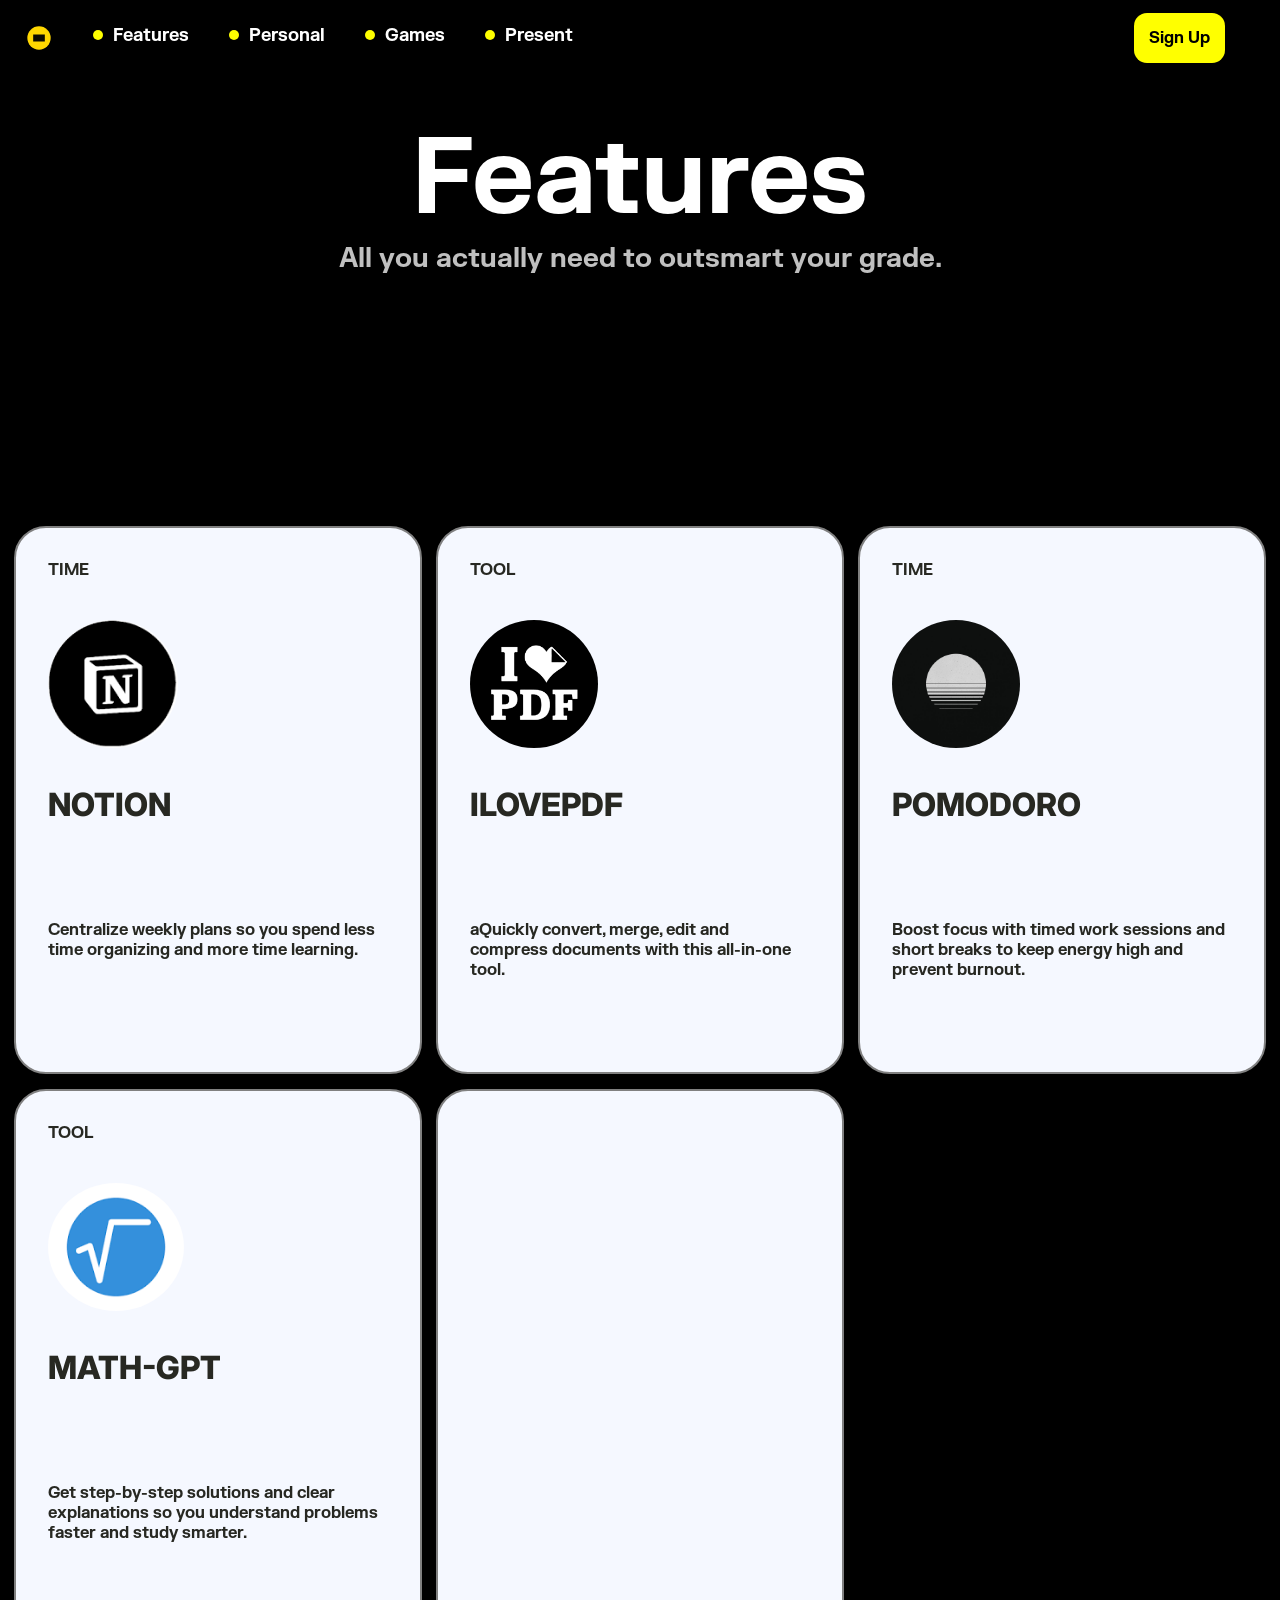
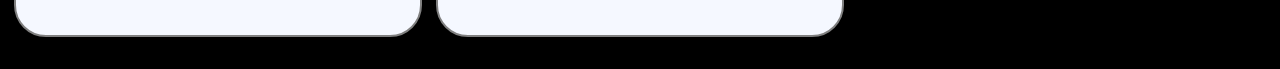
==== features.html @ 78c71900 "Junior's 04-commit" ====
<!DOCTYPE html>
<html lang="en">
<head>
    <meta charset="UTF-8">
    <meta name="viewport" content="width=device-width, initial-scale=1.0">
    <!-- <link rel="stylesheet" href="features.css"> -->
    <link rel="stylesheet" href="styles.css">
        <link rel="preconnect" href="https://fonts.googleapis.com">
    <link rel="preconnect" href="https://fonts.gstatic.com" crossorigin>
    <link href="https://fonts.googleapis.com/css2?family=Inter:ital,opsz,wght@0,14..32,100..900;1,14..32,100..900&display=swap" rel="stylesheet">
    <title>Features</title>
</head>
<body>
    <nav class="navbar">
        <div class="logo">Sign Up</div>
        <div class="menu">
            <div class="logo-left" aria-hidden="true">
                <svg viewBox="0 0 24 24" xmlns="http://www.w3.org/2000/svg" role="img" aria-label="Logo">
                    <circle cx="12" cy="12" r="10" fill="#FFD700" />
                    <path d="M7 9h10v6H7z" fill="#000" opacity="0.95" />
                </svg>
            </div>
        
            <div><a href="features.html">Features</a></div>
            <div><a href="personal.html">Personal</a></div>
            <div><a href="games.html">Games</a></div>
            <div><a href="#">Present</a></div>
            
        </div>
        
    </nav>
    <main>
        <div class="features-top">
            <h3 class="features-hl">Features</h3>
            <p class="features-ptext"> All you actually need to outsmart your grade. </p>
        </div>
        <div class="features-main">
            <div class="features-card">
                <div class="line-1">TIME</div>
                <a class="line-2" href="https://slow-bead-8c4.notion.site/Agenda-hebdomadaire-2c7d4fdb746a80a18d4ce29fe0c6a60b?pvs=143" target="_blank"><img src="./img/notion-rounded-logo.png" alt="notion"></a>
                <div class="line-3"><a href="https://slow-bead-8c4.notion.site/Agenda-hebdomadaire-2c7d4fdb746a80a18d4ce29fe0c6a60b?pvs=143" target="_blank">NOTION</a></div>
                <div class="line-4">Centralize weekly plans so you spend less time organizing and more time learning.</div>
            </div>
            <div class="features-card">
                <div class="line-1">TOOL</div>
                <a class="line-2" href="https://www.ilovepdf.com/" target="_blank"><img src="./img/ilovepdf-logo.png" alt="notion"></a>
                <div class="line-3"><a href="https://www.ilovepdf.com/" target="_blank">ILOVEPDF</a></div>
                <div class="line-4">aQuickly convert, merge, edit and compress documents with this all-in-one tool.</div>
            </div>
            <div class="features-card">
                <div class="line-1">TIME</div>
                <a class="line-2" href="https://pomofocus.io/" target="_blank"><img src="./img/pomodoro-logo.jpeg" alt=""></a>
                <div class="line-3"><a href="https://pomofocus.io/" target="_blank">POMODORO</a></div>
                <div class="line-4">Boost focus with timed work sessions and short breaks to keep energy high and prevent burnout.</div>
            </div>
            <div class="features-card">
                <div class="line-1">TOOL</div>
                <a class="line-2" href="https://math-gpt.org/" target="_blank"><img src="img/math-gpt-logo.png" alt=""></a>
                <div class="line-3"><a href="https://math-gpt.org/" target="_blank">MATH-GPT</a></div>
                <div class="line-4">Get step-by-step solutions and clear explanations so you understand problems faster and study smarter.</div>
            </div>
            <div class="features-card">
                <div class="line-1"></div>
                <div class="line-2"></div>
                <div class="line-3"></div>
                <div class="Line-4"></div>
            </div>
        </div>
    </main>
</body>

</html>
---- styles.css ----
body {
    margin: 0;
    background-color: black;
    font-family: 'FK Grotesk', sans-serif;
    padding-top: 5rem;
    padding-bottom: 2rem;
}

.navbar {
    background-color: black;
    color: white;
    height: 4.69rem;
    width: 100%;
    position: fixed;
    top: 0;
    display: flex;
    flex-direction: row-reverse;
    align-items: center;
    justify-content: space-between;
    padding: 0 25px;
    box-sizing: border-box;
    border-bottom-left-radius: 1.2rem;
    border-bottom-right-radius: 1.2rem;
    transition: transform 0.1s ease-in-out; 
    z-index: 1000;
}

.navbar.navbar-hidden {
    transform: translateY(-100%);
    box-shadow: none;
}

.menu {
    list-style: none;
    display: flex;
    gap: 40px;
}

.menu a {
    color: white;
    text-decoration: none;
    font-size: 1.1rem;
    font-family: 'FK Grotesk', sans-serif;
    display: flex;
    align-items: center;
    gap: 10px;
}

.menu a:hover{
    color: grey;
}

.menu a::before {
    content: '';
    width: 10px;
    height: 10px;
    background-color: yellow;
    border-radius: 50%;
}

.logo-left {
    display: flex;
    align-items: center;
    justify-content: center;
    margin-right: auto;
    background: none;
    padding: 0;
}

.logo-left svg {
    width: 28px;
    height: 28px;
    display: block;
}

.logo {
    background-color: yellow;
    padding: 15px;
    border-radius: 13px;
    margin-right: 30px;
    color: black;
}

.hero-section {
    display:flex;
    flex-direction: column;
    height: 32rem;
    background-color: #F4F8FF;
    border-radius: 3rem;
    margin-left: 0.9rem;
    margin-right: 0.9rem;
    padding-bottom: 5rem;
}

.h01 {
    transform: scaleY(1.25);
    font-size:120px ;
    font-weight:400;
    text-align: center;
    /* font-family: 'Mageline'; */
    margin-bottom: -0.5rem;
    letter-spacing: -0.04em;

}

.h01-bottom {
    color: rgb(59, 59, 59);
    text-align: center;
    font-size: 32px;
    font-family: 'InstrumentSerif';
}

/* --- BOUTONS --- */
.repeat {
    margin-top: 3rem;
    position: relative;
    height: 50px;
    padding: 0 30px;
    align-self:center;
    width: 155px;
    border: 2px solid #000;
    background: #e8e8e8;
    user-select: none;
    white-space: nowrap;
    transition: all .05s linear;
    font-family: inherit;
    cursor: pointer;
}

.repeat:before, .repeat:after {
    content: "";
    position: absolute;
    background: #e8e8e8;
    transition: all .2s linear;
}
.repeat:before {
    width: calc(100% + 6px);
    height: calc(100% - 16px);
    top: 8px;
    left: -3px;
}

.repeat:after {
    width: calc(100% - 16px);
    height: calc(100% + 6px);
    top: -3px;
    left: 8px;
}

button:hover {
    cursor:pointer;
}

button:active {
    transform: scale(0.95);
}

.repeat:hover:before {
    height: calc(100% - 32px);
    top: 16px;
}

.repeat:hover:after {
    width: calc(100% - 32px);
    left: 16px;
}

.repeat span {
    color: #000;
    font-size: 15px;
    font-weight: 600;
    z-index: 3;
    position: relative;
}

.quote-01 {
    display: flex;
    color: black;
    flex-direction: column;
    background-color: yellow;
    border-radius: 3rem;
    height: 25rem;
    text-wrap:unset;
    margin-top: 1rem;
    margin-left: 0.9rem;
    margin-right: 0.9rem;   
    text-wrap: wrap;
    text-align: center;
    justify-content: center;
    line-height: 1.3;
    font-size: 4em;
    font-family: 'InstrumentSerif', serif;
}

.Locked-in{
    margin-top: 9rem;
    margin-bottom: 9rem;
    color: white;
    font-size: 6.3rem;
    text-align: center;
    letter-spacing: -0.01em;
}



.highlights{
    display: grid;
    grid-template-columns: 1fr 1fr;
    gap: 1rem;
    padding: 1rem;
}


.first-01, .second-01, .first-02, .second-02 {
    height: 39rem;
    border-radius: 2rem;
    overflow: hidden; 
    display: flex; 
    flex-direction: column;
    justify-content:flex-start;
}


.first-01 {
    background-color: #F4F8FF;
    padding-top: 1rem;
    padding-left: 3.25rem;
    padding-right: 3.25rem;
    padding-bottom: 3.25rem;
    box-sizing: border-box; 
}


.second-01 {
    background-color: #04361f;
    align-items: center;
    justify-content: center;
}


.first-02 {
    background-color: #200668;
    align-items: center;
    justify-content: center;
}


.second-02 {
    background-color: #F4F8FF;
    padding-top: 1rem;
    padding-left: 3.25rem;
    padding-right: 3.25rem;
    padding-bottom: 3.25rem;
    box-sizing: border-box;
}



.card-content h3 {
    font-family: 'FK Grotesk', sans-serif;
    font-size: 4.7rem;
    font-weight: 700;
    line-height: 1.1;
    margin-top: 2rem;
    color: black;
    text-wrap: wrap;
 
}

.card-content p {
    font-size: 1.2rem;
    line-height: 1.5;
    color:rgb(78, 78, 78);
    margin-top: 12rem;
    margin-bottom: 2rem;
    max-width: 95%;
    justify-content: center;
}

.card-content button {
    align-self: center;
    margin-top: 0;
}

.self-better {
    font-size: medium;
    display: flex;
    flex-direction: column;
    padding: 2rem;
    background-color: yellow;
    font-size: 2.5rem;
    line-height: 1.5;
    color:black;
    border-radius: 2rem;
    font-family: 'InstrumentSerif';
    margin: 1.3rem;
    margin-top: 0;
    justify-content: center;
}

.personal-button {
    width: 12rem;
    height: auto;
    justify-self: center;
    padding: 1rem;
    vertical-align: middle;
    margin-top: 3rem;
    align-self: center;
    border-radius: 2rem;
    color: white;
    font-size: medium;
    font-weight: bold;
    background-color: #000;
    border: none;
    font-family: 'FK Grotesk';
    
}

.footer{
    display: flex;
    margin-left: 0.9rem;
    margin-right: 0.9rem;
    border-radius: 2rem;
    background-color: #F4F8FF;
    height: 60rem;
    margin-bottom: 1.3rem;

}
/* Features page style section */

.features-hl {
    padding: 0;
    margin-top: 2rem;
    font-size: 6.6rem;
    justify-content: center;
    align-self: center;
    color: white;

}

.features-top{
    padding: 0;
    display: flex;
    flex-direction: column;
    align-items: center;
    justify-content: center;
    align-content: center;
    margin-bottom: 0;
}

.features-ptext {
    margin-top: -7rem;
    color: rgba(255, 255, 255, 0.753);
    font-size: 1.68rem;
    font-weight:lighter;
}

.features-main {
    margin-top: 14rem;
    display: grid;
    grid-template-columns: repeat(3, 1fr);
    margin-left: 0.9rem;
    border-radius: 2rem;
    margin-right: 0.9rem;
    gap: 0.9rem;
    padding: 0;
}

.features-card {
    display: flex;
    flex-direction: column;
    border-radius: 2rem;
    height: 30rem ;
    border: solid grey 2px;
    background-color: #F5F8FF;
    padding: 2rem;

}

.features-card .line-1 {
    color: #272822;
    margin-bottom: 2.5rem;

}

.features-card .line-2{
    margin-bottom: 2rem;
}

.line-2 img {
    border-radius: 50%;
    height: 8rem;
}

.line-3 a {
    font-family: 'Inter';
    font-size: 2rem;
    font-weight: 800;
    color: #272822;
    text-decoration: none;
}

.line-4 {
    color: #272822;
    margin-top: 6rem;
    /* font-si
    ze: larger; */
}

.games-hl{
    padding: 0;
    margin-top: 2rem;
    font-size: 6.6rem;
    justify-content: center;
    align-self: center;
    color: white;
    /* transform: scaleX(1.2); */
    /* font-family: 'InstrumentSerif'; */
}

.games-top {
        padding: 0;
    display: flex;
    flex-direction: column;
    align-items: center;
    justify-content: center;
    align-content: center;
    margin-bottom: 0;
}


@media (max-width: 1024px) {
    .highlights {
        grid-template-columns: 1fr;
    }
    .first-01, .second-01, .first-02, .second-02 {
        justify-content: center;
        align-items: center;
        height: auto;
        align-content: center;
        min-height: 35rem;
    }
}

@font-face {
    font-family: 'FK Grotesk';
    src: url(./Fonts/FKGrotesk-Bold.woff2);
}

@font-face {
    font-family: 'InstrumentSerif';
    src: url(./Fonts/InstrumentSerif-Regular.ttf);
}

@font-face {
    font-family: 'Mageline';
    src: url(./Fonts/mageline.otf);
}
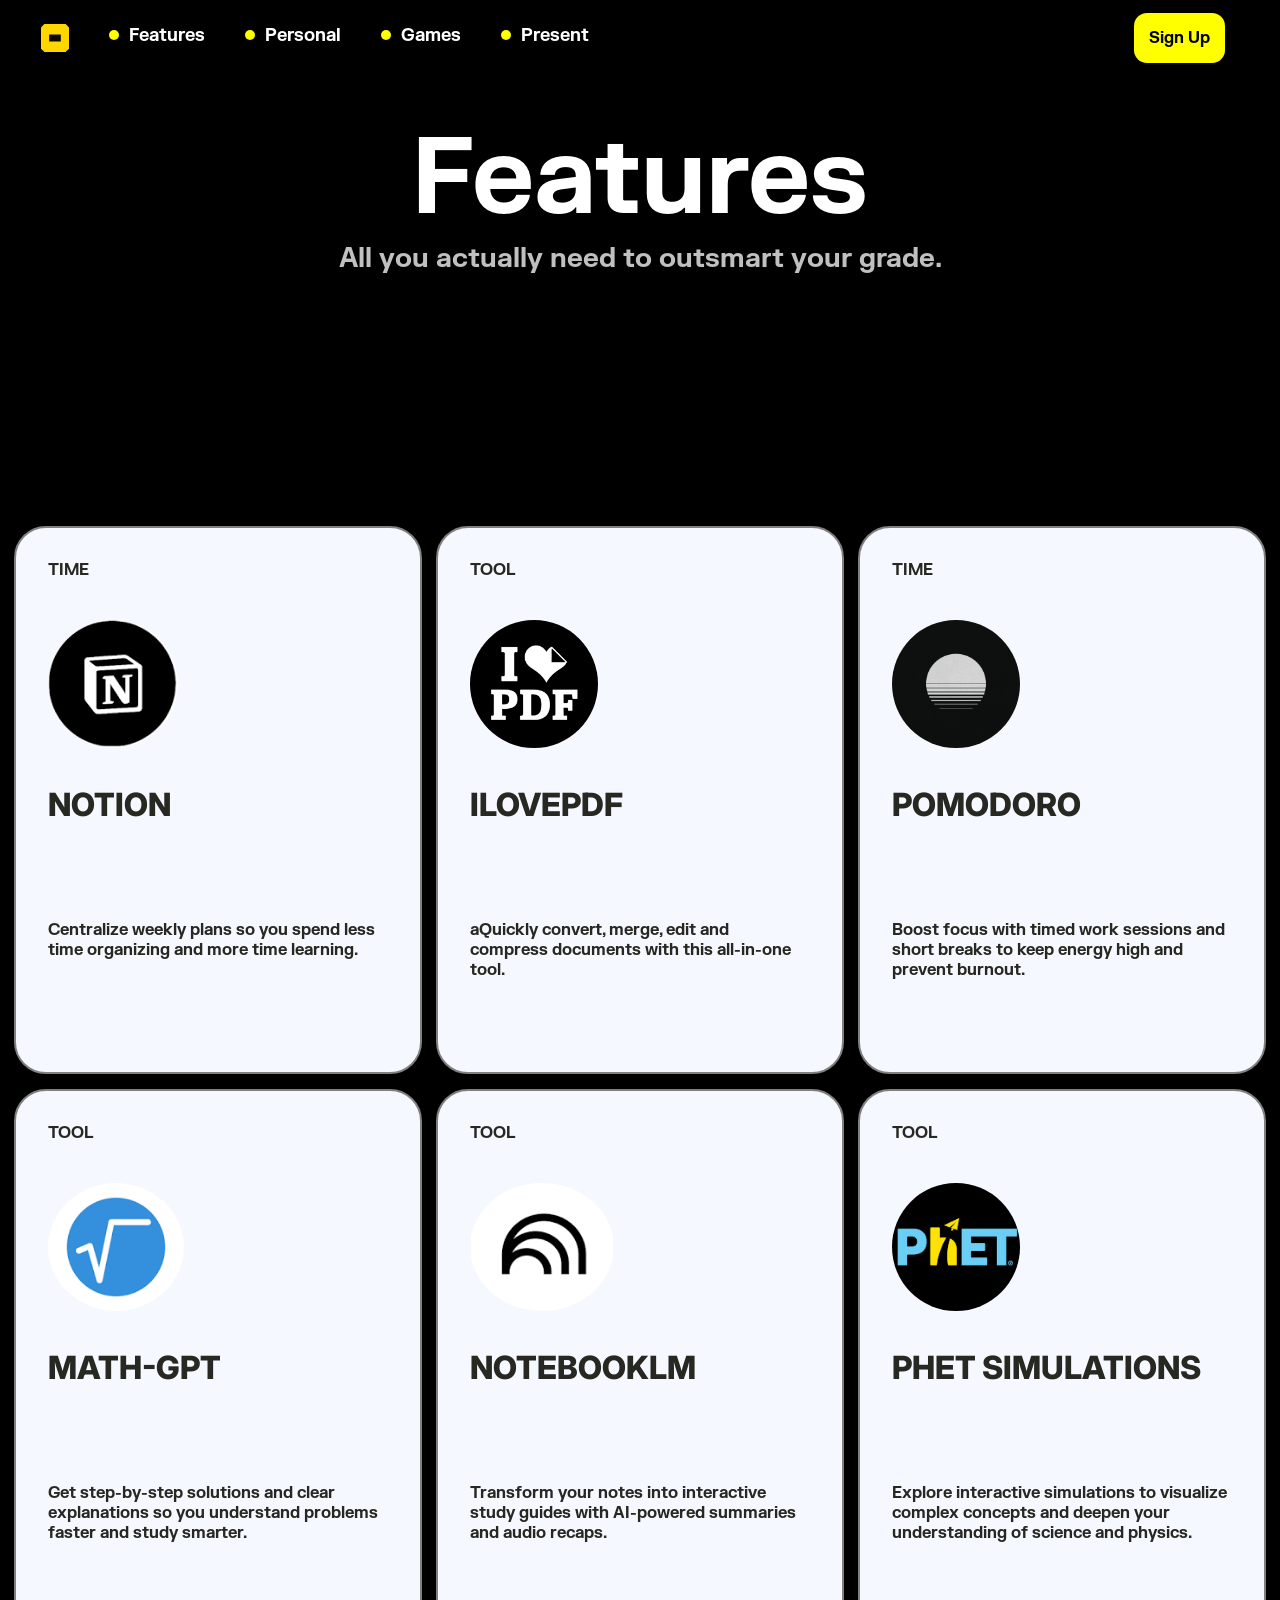
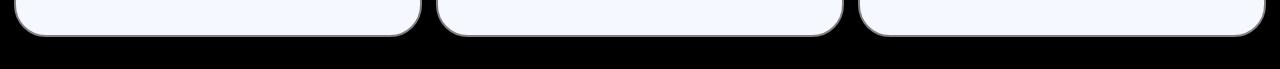
==== commit 0826f076: "Junior's 6-commit" ====
--- a/features.html
+++ b/features.html
@@ -14,12 +14,12 @@
     <nav class="navbar">
         <div class="logo">Sign Up</div>
         <div class="menu">
-            <div class="logo-left" aria-hidden="true">
-                <svg viewBox="0 0 24 24" xmlns="http://www.w3.org/2000/svg" role="img" aria-label="Logo">
-                    <circle cx="12" cy="12" r="10" fill="#FFD700" />
+            <a class="logo-left" aria-hidden="true" href="index.html" data-ignore>
+                <svg viewBox="0 0 24 24" xmlns="http://www.w3.org/2000/svg" role ="link" aria-label="Logo">
+                    <circle cx="12" cy="12" r="15" fill="#FFD700" />
                     <path d="M7 9h10v6H7z" fill="#000" opacity="0.95" />
                 </svg>
-            </div>
+            </a>
         
             <div><a href="features.html">Features</a></div>
             <div><a href="personal.html">Personal</a></div>
@@ -29,6 +29,7 @@
         </div>
         
     </nav>
+
     <main>
         <div class="features-top">
             <h3 class="features-hl">Features</h3>
@@ -60,10 +61,16 @@
                 <div class="line-4">Get step-by-step solutions and clear explanations so you understand problems faster and study smarter.</div>
             </div>
             <div class="features-card">
-                <div class="line-1"></div>
-                <div class="line-2"></div>
-                <div class="line-3"></div>
-                <div class="Line-4"></div>
+                <div class="line-1">TOOL</div>
+                <a class="line-2" href="https://notebooklm.google" target="_blank"><img src="img/notebooklm-logo-01.png" alt=""></a>
+                <div class="line-3"><a href="https://notebooklm.google" target="_blank">NOTEBOOKLM</a></div>
+                <div class="line-4">Transform your notes into interactive study guides with AI-powered summaries and audio recaps.</div>
+            </div>
+            <div class="features-card">
+                <div class="line-1">TOOL</div>
+                <a class="line-2" href="https://phet.colorado.edu/" target="_blank"><img src="img/phet-logo.jpg" alt=""></a>
+                <div class="line-3"><a href="https://phet.colorado.edu/" target="_blank">PHET SIMULATIONS</a></div>
+                <div class="line-4">Explore interactive simulations to visualize complex concepts and deepen your understanding of science and physics.</div>
             </div>
         </div>
     </main>
--- a/styles.css
+++ b/styles.css
@@ -51,13 +51,14 @@
     color: grey;
 }
 
-.menu a::before {
-    content: '';
-    width: 10px;
-    height: 10px;
-    background-color: yellow;
-    border-radius: 50%;
-}
+.menu a:not([data-ignore])::before {
+  content: '';
+  width: 10px;
+  height: 10px;
+  background-color: yellow;
+  border-radius: 50%;
+}
+
 
 .logo-left {
     display: flex;
@@ -68,7 +69,10 @@
     padding: 0;
 }
 
+
+
 .logo-left svg {
+    margin-left: 1rem;
     width: 28px;
     height: 28px;
     display: block;
@@ -111,14 +115,15 @@
     font-family: 'InstrumentSerif';
 }
 
-/* --- BOUTONS --- */
+
 .repeat {
+    display: flex;
     margin-top: 3rem;
     position: relative;
     height: 50px;
     padding: 0 30px;
     align-self:center;
-    width: 155px;
+    width: 100px;
     border: 2px solid #000;
     background: #e8e8e8;
     user-select: none;
@@ -126,6 +131,15 @@
     transition: all .05s linear;
     font-family: inherit;
     cursor: pointer;
+    text-decoration: none;
+    text-align: center;
+    justify-content: center;
+    align-items: center;
+    vertical-align: middle;
+}
+
+.start-now-alink{
+    text-decoration: none;
 }
 
 .repeat:before, .repeat:after {
@@ -146,6 +160,14 @@
     height: calc(100% + 6px);
     top: -3px;
     left: 8px;
+}
+
+a:hover {
+    cursor:pointer;
+}
+
+a:active {
+    transform: scale(0.95);
 }
 
 button:hover {
@@ -176,9 +198,9 @@
 
 .quote-01 {
     display: flex;
-    color: black;
-    flex-direction: column;
-    background-color: yellow;
+    color: white;
+    flex-direction: column;
+    background-color: #272822;
     border-radius: 3rem;
     height: 25rem;
     text-wrap:unset;
@@ -191,15 +213,34 @@
     line-height: 1.3;
     font-size: 4em;
     font-family: 'InstrumentSerif', serif;
-}
-
-.Locked-in{
-    margin-top: 9rem;
-    margin-bottom: 9rem;
+    
+}
+
+.Locked-in-01{
+
+    margin-top: 3rem;
+    margin-bottom: 20rem;
     color: white;
     font-size: 6.3rem;
     text-align: center;
     letter-spacing: -0.01em;
+
+}
+
+.Locked-in{
+    margin-top: 12rem;
+    margin-bottom: 12rem;
+    color: white;
+    font-size: 6.3rem;
+    text-align: center;
+    letter-spacing: -0.01em;
+}
+
+.locked-in-svg {
+    margin-top: 12rem;
+    display: flex;
+    justify-content: center;
+    align-items: center;
 }
 
 
@@ -278,7 +319,7 @@
     justify-content: center;
 }
 
-.card-content button {
+.card-content a {
     align-self: center;
     margin-top: 0;
 }
@@ -288,10 +329,10 @@
     display: flex;
     flex-direction: column;
     padding: 2rem;
-    background-color: yellow;
+    background-color: #272822;
     font-size: 2.5rem;
     line-height: 1.5;
-    color:black;
+    color:white;
     border-radius: 2rem;
     font-family: 'InstrumentSerif';
     margin: 1.3rem;
@@ -300,18 +341,21 @@
 }
 
 .personal-button {
+    display: flex;
     width: 12rem;
     height: auto;
     justify-self: center;
     padding: 1rem;
     vertical-align: middle;
     margin-top: 3rem;
+    justify-content: center;
     align-self: center;
     border-radius: 2rem;
-    color: white;
+    color: black;
+    text-decoration: none;
     font-size: medium;
     font-weight: bold;
-    background-color: #000;
+    background-color: white;
     border: none;
     font-family: 'FK Grotesk';
     
@@ -322,9 +366,10 @@
     margin-left: 0.9rem;
     margin-right: 0.9rem;
     border-radius: 2rem;
-    background-color: #F4F8FF;
+    background-color: #13161B;
     height: 60rem;
     margin-bottom: 1.3rem;
+    flex-direction: row;
 
 }
 /* Features page style section */
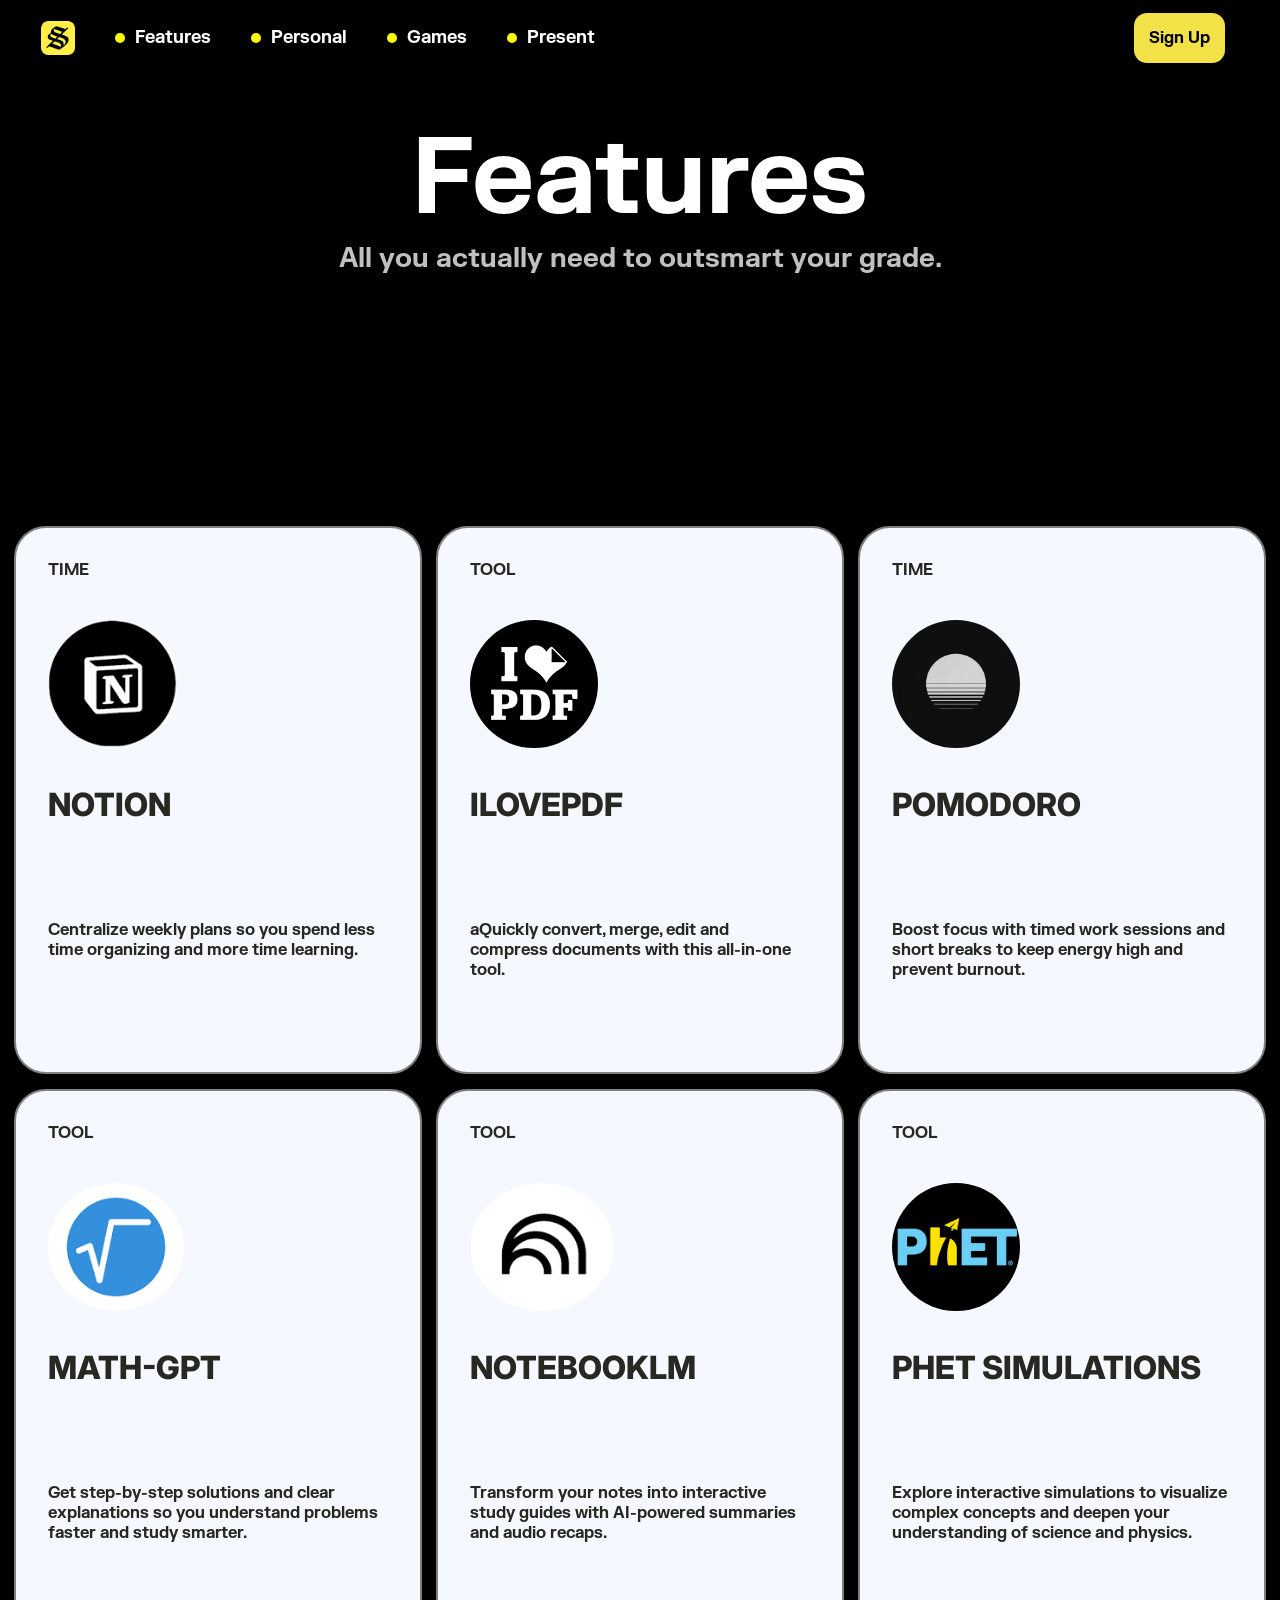
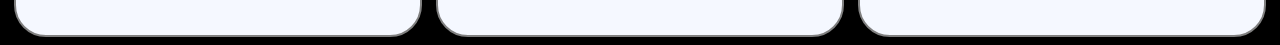
==== commit 6821a42e: "Junior's 7-commit" ====
--- a/features.html
+++ b/features.html
@@ -11,14 +11,11 @@
     <title>Features</title>
 </head>
 <body>
-    <nav class="navbar">
+    <nav id ="navbar" class="navbar">
         <div class="logo">Sign Up</div>
         <div class="menu">
             <a class="logo-left" aria-hidden="true" href="index.html" data-ignore>
-                <svg viewBox="0 0 24 24" xmlns="http://www.w3.org/2000/svg" role ="link" aria-label="Logo">
-                    <circle cx="12" cy="12" r="15" fill="#FFD700" />
-                    <path d="M7 9h10v6H7z" fill="#000" opacity="0.95" />
-                </svg>
+                <img src="./img/studysmart-logo.png">
             </a>
         
             <div><a href="features.html">Features</a></div>
--- a/styles.css
+++ b/styles.css
@@ -4,7 +4,7 @@
     background-color: black;
     font-family: 'FK Grotesk', sans-serif;
     padding-top: 5rem;
-    padding-bottom: 2rem;
+    padding-bottom: 0.5rem;
 }
 
 .navbar {
@@ -32,18 +32,23 @@
 }
 
 .menu {
+    align-items: center;
+    align-content: center;
     list-style: none;
     display: flex;
     gap: 40px;
 }
 
 .menu a {
+    align-items: center;
+    align-content: center;
     color: white;
     text-decoration: none;
     font-size: 1.1rem;
     font-family: 'FK Grotesk', sans-serif;
     display: flex;
     align-items: center;
+    vertical-align: middle;
     gap: 10px;
 }
 
@@ -71,15 +76,15 @@
 
 
 
-.logo-left svg {
+.logo-left img {
     margin-left: 1rem;
-    width: 28px;
-    height: 28px;
+    width: 34px;
+    height: 34px;
     display: block;
 }
 
 .logo {
-    background-color: yellow;
+    background-color: #F2E247;
     padding: 15px;
     border-radius: 13px;
     margin-right: 30px;
@@ -200,7 +205,7 @@
     display: flex;
     color: white;
     flex-direction: column;
-    background-color: #272822;
+    background-color: #13161B;
     border-radius: 3rem;
     height: 25rem;
     text-wrap:unset;
@@ -329,7 +334,7 @@
     display: flex;
     flex-direction: column;
     padding: 2rem;
-    background-color: #272822;
+    background-color: #13161B;
     font-size: 2.5rem;
     line-height: 1.5;
     color:white;
@@ -361,18 +366,77 @@
     
 }
 
-.footer{
-    display: flex;
-    margin-left: 0.9rem;
-    margin-right: 0.9rem;
+.footer {
+    display: grid;
+    grid-template-columns: 1fr 1fr;
+    gap: 1rem;
+    height: 55rem;
+    margin: 0.9rem;
+}
+
+.footer-hl{
+    padding-top: 1rem;
+    padding-left: 5rem;
+    padding-right:5rem ;
+    display: flex;
+    flex-direction: column;
     border-radius: 2rem;
     background-color: #13161B;
-    height: 60rem;
-    margin-bottom: 1.3rem;
-    flex-direction: row;
-
-}
-/* Features page style section */
+    align-items: center;
+    /* align-content: center; */
+}
+
+.footer-hl p {
+
+    color: white;
+    font-family: 'Inter';
+    font-size: 1.3rem;
+}
+
+.footer-hl div {
+    text-align: center;
+    margin-top: 3rem;
+    color: white;
+    font-size: 2.85rem;
+    margin-bottom: 8rem;
+}
+
+.footer-links{
+    display: flex;
+    flex-direction: column;
+    border-radius: 2rem;
+    padding: 5rem;
+    background-color: #13161B;
+    justify-content: space-between;
+    padding-bottom: 25rem;
+    text-decoration: none;
+}
+
+.footer-links li  {
+    list-style: none;
+    font-size: 1.5rem;
+    text-align: end;
+    text-decoration: none;
+    color: white;
+}
+
+.footer-links li a {
+        display: flex;
+        align-items: center; /* vertically center text within the link */
+        justify-content: flex-end; /* keep text aligned to the end (right) */
+        text-decoration: none;
+        color: white;
+        position: relative;
+        padding: 0.5rem 0; /* vertical spacing inside each link */
+}
+
+.footer-links li + li {
+    border-top: 1px solid rgba(255,255,255,0.42); /* separator between items */
+    margin-top: 0.5rem; /* small gap above the item so the line isn't flush */
+    padding-top: 0.5rem; /* space between line and text */
+}
+
+
 
 .features-hl {
     padding: 0;
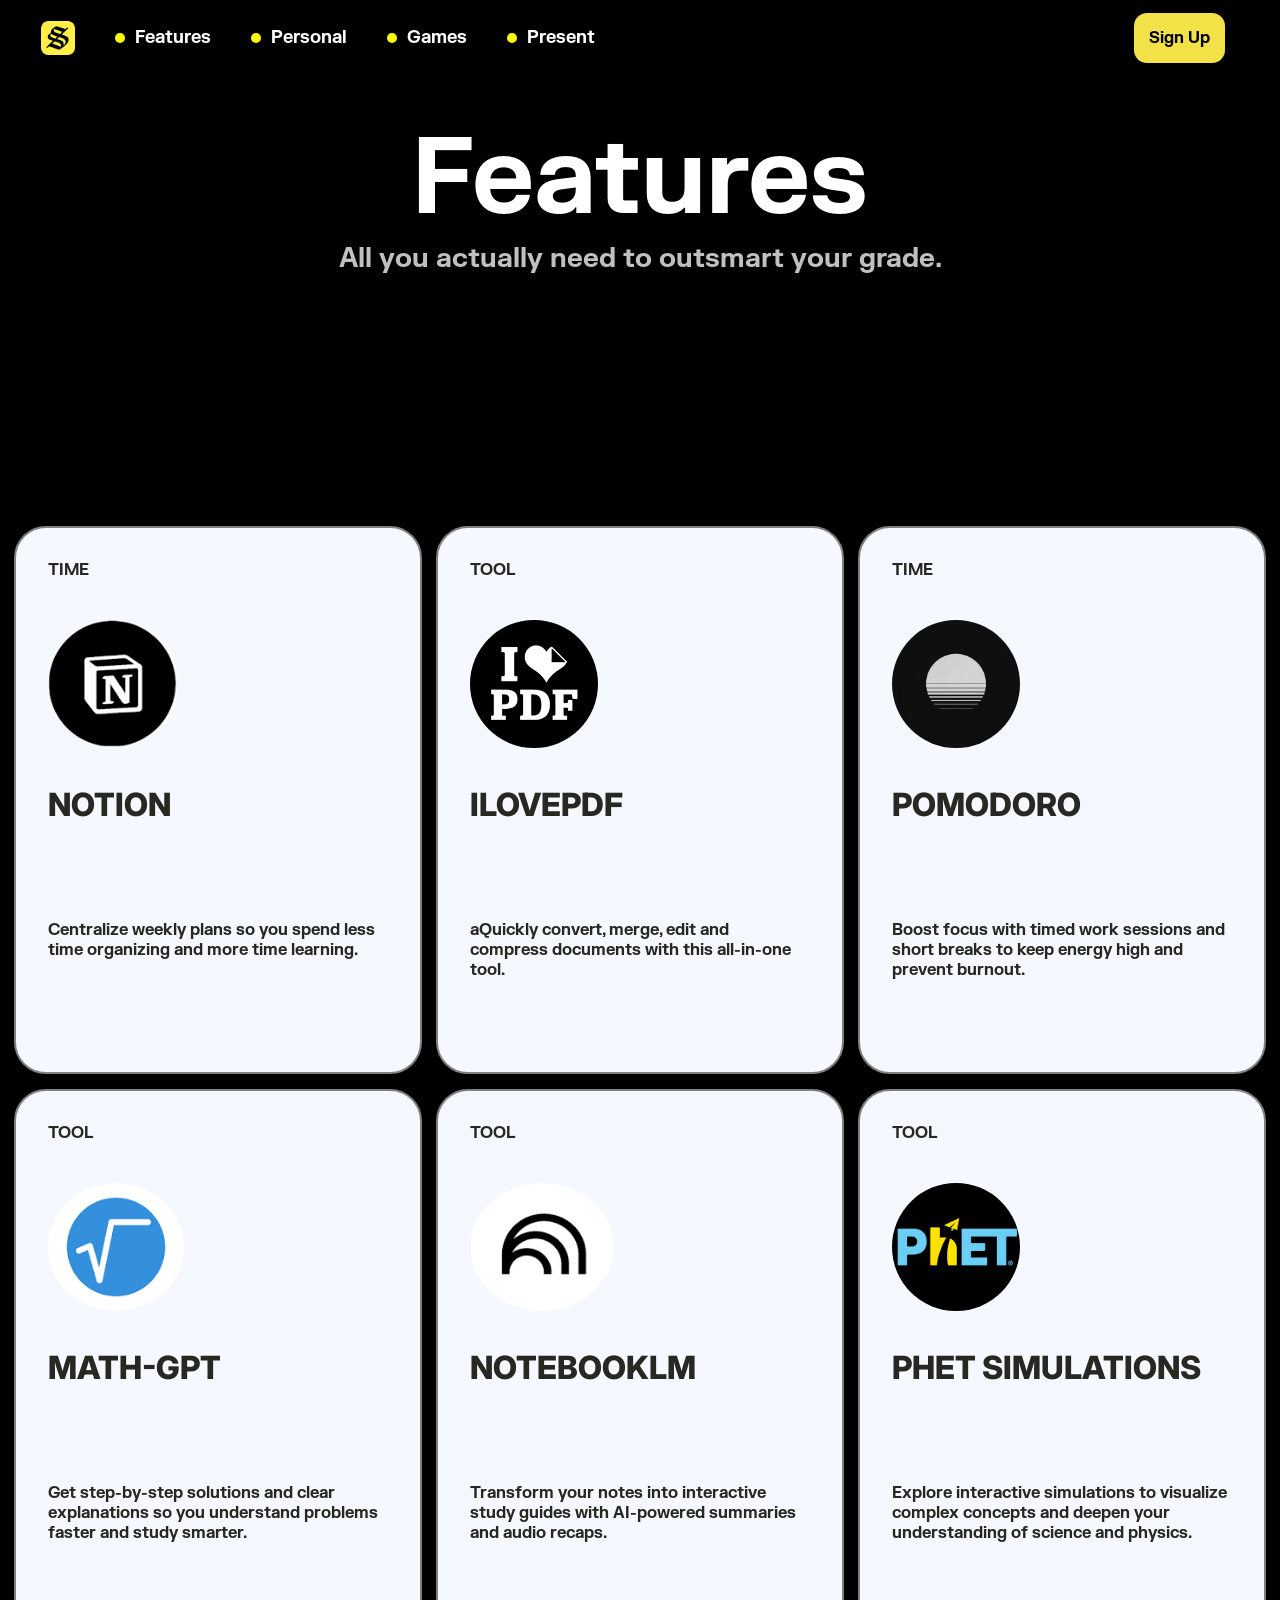
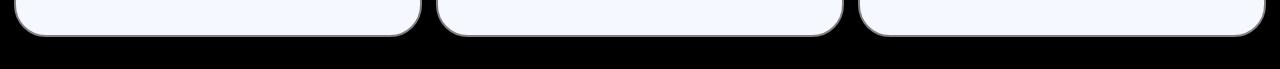
==== commit 551c43a4: "19/12/25 commit" ====
--- a/features.html
+++ b/features.html
@@ -5,6 +5,7 @@
     <meta name="viewport" content="width=device-width, initial-scale=1.0">
     <!-- <link rel="stylesheet" href="features.css"> -->
     <link rel="stylesheet" href="styles.css">
+    <link rel="icon" href="img/studysmart-svg.svg" type="image/svg+xml">
         <link rel="preconnect" href="https://fonts.googleapis.com">
     <link rel="preconnect" href="https://fonts.gstatic.com" crossorigin>
     <link href="https://fonts.googleapis.com/css2?family=Inter:ital,opsz,wght@0,14..32,100..900;1,14..32,100..900&display=swap" rel="stylesheet">
@@ -21,7 +22,7 @@
             <div><a href="features.html">Features</a></div>
             <div><a href="personal.html">Personal</a></div>
             <div><a href="games.html">Games</a></div>
-            <div><a href="#">Present</a></div>
+            <div><a href="present.html">Present</a></div>
             
         </div>
         
--- a/styles.css
+++ b/styles.css
@@ -4,7 +4,7 @@
     background-color: black;
     font-family: 'FK Grotesk', sans-serif;
     padding-top: 5rem;
-    padding-bottom: 0.5rem;
+    padding-bottom: 2rem;
 }
 
 .navbar {
@@ -372,6 +372,7 @@
     gap: 1rem;
     height: 55rem;
     margin: 0.9rem;
+    margin-bottom: 0;
 }
 
 .footer-hl{
@@ -431,7 +432,7 @@
 }
 
 .footer-links li + li {
-    border-top: 1px solid rgba(255,255,255,0.42); /* separator between items */
+    border-top: 1px solid rgba(255, 255, 255, 0.26); /* separator between items */
     margin-top: 0.5rem; /* small gap above the item so the line isn't flush */
     padding-top: 0.5rem; /* space between line and text */
 }
